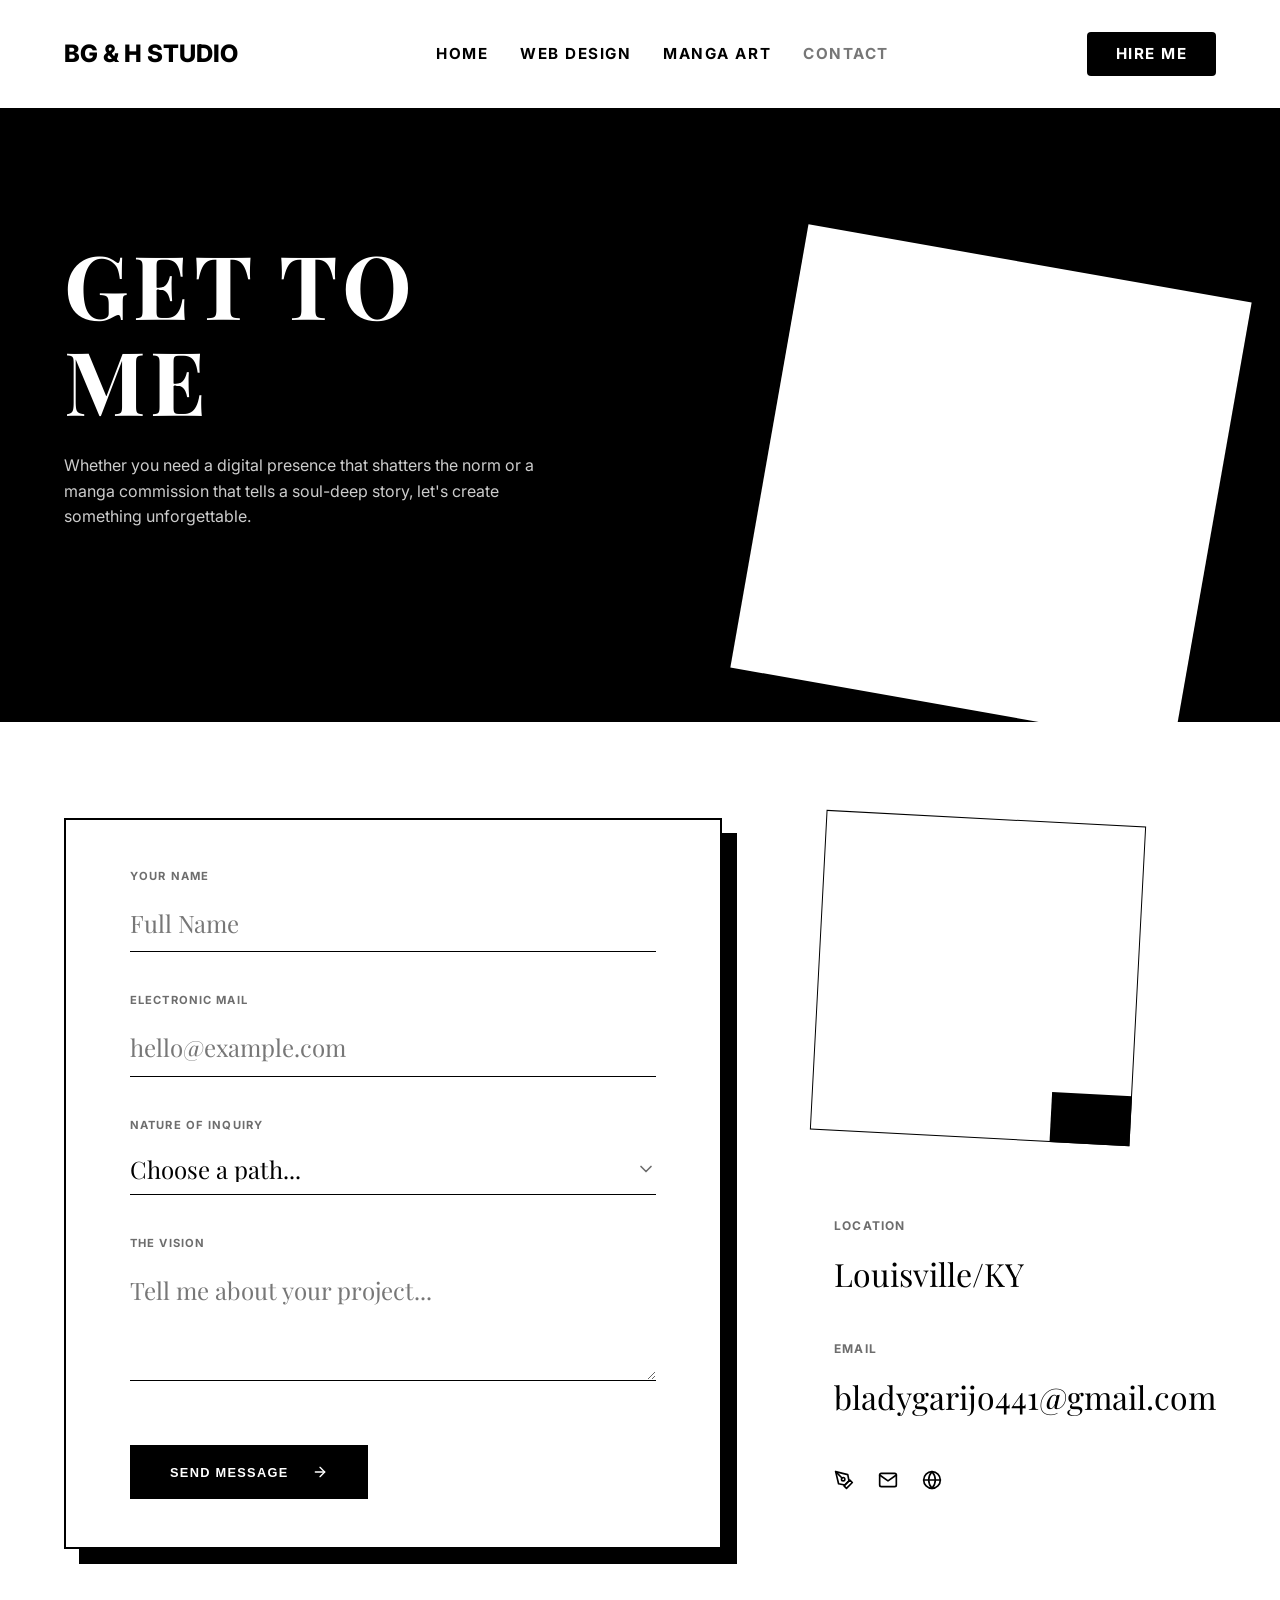
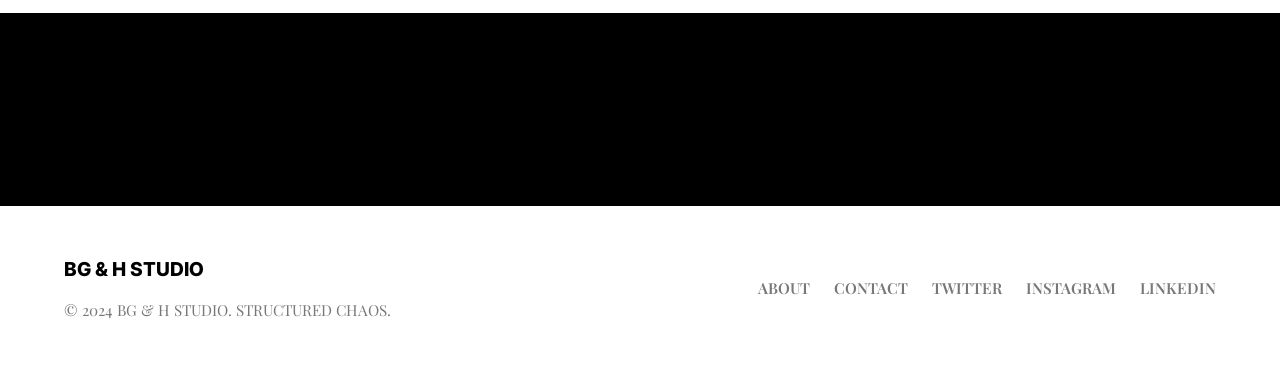
==== contact_me.html @ 23d136dc "INIT" ====
<!DOCTYPE html>
<html lang="en">
<head>
    <meta charset="UTF-8">
    <meta name="viewport" content="width=device-width, initial-scale=1.0">
    <meta name="description" content="BG & H Studio - Contact Me">
    <title>BG & H Studio | Contact</title>
    <link rel="preconnect" href="https://fonts.googleapis.com">
    <link rel="preconnect" href="https://fonts.gstatic.com" crossorigin>
    <link href="https://fonts.googleapis.com/css2?family=Inter:wght@400;500;600;700;800&family=Playfair+Display:ital,wght@0,600;0,700;0,800;1,600&display=swap" rel="stylesheet">
    <link rel="stylesheet" href="styles.css">
</head>
<body>
    <!-- Header -->
    <header class="header container">
        <a href="landing_page.html" class="logo">BG & H STUDIO</a>
        <nav class="nav-links">
            <a href="landing_page.html">HOME</a>
            <a href="web_design.html">WEB DESIGN</a>
            <a href="manga&art_page.html">MANGA ART</a>
            <a href="contact_me.html" class="active">CONTACT</a>
        </nav>
        <a href="contact_me.html" class="btn-hire">HIRE ME</a>
    </header>

    <!-- Hero Section -->
    <section class="contact-hero">
        <div class="container contact-hero-container">
            <div class="contact-hero-text">
                <h1 class="contact-hero-title">GET TO ME</h1>
                <p class="contact-hero-desc">Whether you need a digital presence that shatters the norm or a manga commission that tells a soul-deep story, let's create something unforgettable.</p>
            </div>
            <div class="hero-tilted-square"></div>
        </div>
    </section>

    <!-- Main Content -->
    <section class="contact-main">
        <div class="container contact-layout">
            <!-- Form Section -->
            <div class="contact-form-wrapper">
                <form class="contact-form">
                    <div class="form-group">
                        <label>YOUR NAME</label>
                        <input type="text" placeholder="Full Name">
                    </div>
                    
                    <div class="form-group">
                        <label>ELECTRONIC MAIL</label>
                        <input type="email" placeholder="hello@example.com">
                    </div>
                    
                    <div class="form-group">
                        <label>NATURE OF INQUIRY</label>
                        <div class="select-wrapper">
                            <select>
                                <option value="" disabled selected>Choose a path...</option>
                                <option value="web">Web Design</option>
                                <option value="manga">Manga & Art</option>
                                <option value="other">Other</option>
                            </select>
                            <svg width="20" height="20" viewBox="0 0 24 24" fill="none" stroke="currentColor" stroke-width="2" stroke-linecap="round" stroke-linejoin="round" class="select-icon"><polyline points="6 9 12 15 18 9"></polyline></svg>
                        </div>
                    </div>
                    
                    <div class="form-group">
                        <label>THE VISION</label>
                        <textarea placeholder="Tell me about your project..."></textarea>
                    </div>
                    
                    <button type="submit" class="btn-submit">
                        Send Message 
                        <svg width="16" height="16" viewBox="0 0 24 24" fill="none" stroke="currentColor" stroke-width="2" stroke-linecap="round" stroke-linejoin="round"><line x1="5" y1="12" x2="19" y2="12"></line><polyline points="12 5 19 12 12 19"></polyline></svg>
                    </button>
                </form>
            </div>

            <!-- Info Section -->
            <div class="contact-info-wrapper">
                <div class="info-graphics">
                    <div class="info-tilted-box">
                        <div class="black-square-corner"></div>
                    </div>
                </div>
                
                <div class="info-text">
                    <div class="info-block">
                        <span class="info-label">LOCATION</span>
                        <h3 class="info-value">Louisville/KY</h3>
                    </div>
                    
                    <div class="info-block">
                        <span class="info-label">EMAIL</span>
                        <h3 class="info-value">bladygarijo441@gmail.com</h3>
                    </div>
                    
                    <div class="info-socials">
                        <a href="#" class="social-icon">
                            <!-- Pen Tool Icon -->
                            <svg width="20" height="20" viewBox="0 0 24 24" fill="none" stroke="currentColor" stroke-width="2" stroke-linecap="round" stroke-linejoin="round"><path d="M12 19l7-7 3 3-7 7-3-3z"></path><path d="M18 13l-1.5-7.5L2 2l3.5 14.5L13 18l5-5z"></path><path d="M2 2l7.586 7.586"></path><circle cx="11" cy="11" r="2"></circle></svg>
                        </a>
                        <a href="#" class="social-icon">
                            <!-- Envelope Icon -->
                            <svg width="20" height="20" viewBox="0 0 24 24" fill="none" stroke="currentColor" stroke-width="2" stroke-linecap="round" stroke-linejoin="round"><path d="M4 4h16c1.1 0 2 .9 2 2v12c0 1.1-.9 2-2 2H4c-1.1 0-2-.9-2-2V6c0-1.1.9-2 2-2z"></path><polyline points="22,6 12,13 2,6"></polyline></svg>
                        </a>
                        <a href="#" class="social-icon">
                            <!-- Globe Icon -->
                            <svg width="20" height="20" viewBox="0 0 24 24" fill="none" stroke="currentColor" stroke-width="2" stroke-linecap="round" stroke-linejoin="round"><circle cx="12" cy="12" r="10"></circle><line x1="2" y1="12" x2="22" y2="12"></line><path d="M12 2a15.3 15.3 0 0 1 4 10 15.3 15.3 0 0 1-4 10 15.3 15.3 0 0 1-4-10 15.3 15.3 0 0 1 4-10z"></path></svg>
                        </a>
                    </div>
                </div>
            </div>
        </div>
    </section>

    <div class="contact-spacer"></div>

    <!-- Footer -->
    <footer class="footer">
        <div class="container footer-content">
            <div class="footer-left">
                <div class="logo">BG & H STUDIO</div>
                <p class="copyright">&copy; 2024 BG & H STUDIO. STRUCTURED CHAOS.</p>
            </div>
            <div class="footer-right">
                <a href="#">ABOUT</a>
                <a href="contact_me.html">CONTACT</a>
                <a href="#">TWITTER</a>
                <a href="#">INSTAGRAM</a>
                <a href="#">LINKEDIN</a>
            </div>
        </div>
    </footer>
</body>
</html>
---- styles.css ----
/* CSS Reset and Variables */
:root {
    --color-white: #ffffff;
    --color-black: #000000;
    --color-gray-dark: #6d6d6d;
    --color-gray-text: #777777;
    --color-border: #e0e0e0;
    --color-border-dark: #333333;

    --font-serif: 'Playfair Display', serif;
    --font-sans: 'Inter', sans-serif;

    --transition: all 0.3s ease;
}

* {
    margin: 0;
    padding: 0;
    box-sizing: border-box;
}

body {
    font-family: var(--font-sans);
    color: var(--color-black);
    line-height: 1.6;
    background-color: var(--color-white);
    -webkit-font-smoothing: antialiased;
    -moz-osx-font-smoothing: grayscale;
}

a {
    text-decoration: none;
    color: inherit;
    transition: var(--transition);
}

.container {
    max-width: 1440px;
    margin: 0 auto;
    padding: 0 5%;
}

/* Header */
.header {
    display: flex;
    justify-content: space-between;
    align-items: center;
    padding-top: 2rem;
    padding-bottom: 2rem;
}

.logo {
    font-family: var(--font-sans);
    font-weight: 800;
    font-size: 1.5rem;
    letter-spacing: 0em;
    text-transform: uppercase;
}

.nav-links {
    display: flex;
    gap: 2rem;
}

.nav-links a {
    font-size: 0.95rem;
    font-weight: 700;
    text-transform: uppercase;
    letter-spacing: 0.1em;
    color: var(--color-black);
}

.nav-links a:hover,
.nav-links a.active {
    color: var(--color-gray-text);
}

.btn-hire {
    background-color: var(--color-black);
    color: var(--color-white);
    padding: 0.6rem 1.8rem;
    font-size: 0.95rem;
    font-weight: 700;
    border-radius: 4px;
    text-transform: uppercase;
    letter-spacing: 0.1em;
}

.btn-hire:hover {
    background-color: #333;
}

/* Hero Section */
.hero-split {
    display: flex;
    width: 100%;
    min-height: 1100px;
    gap: 2px;
}

.hero-half {
    flex: 1;
    display: flex;
    align-items: flex-end;
    justify-content: center;
    padding: 6rem 8%;
}

.left-half {
    background-color: var(--color-black);
    color: var(--color-white);
}

.right-half {
    background-color: var(--color-gray-dark);
    color: var(--color-white);
}

.hero-content {
    max-width: 400px;
}

.tag {
    display: inline-block;
    background-color: var(--color-white);
    color: var(--color-black);
    padding: 0.3rem 0.6rem;
    font-size: 0.6rem;
    font-weight: 700;
    letter-spacing: 0.1em;
    text-transform: uppercase;
    margin-bottom: 2.5rem;
}

.hero-title {
    font-family: var(--font-serif);
    font-size: 4.5rem;
    font-weight: 700;
    line-height: 1.1;
    margin-bottom: 1.5rem;
    text-transform: uppercase;
}

.hero-desc {
    font-size: 1rem;
    line-height: 1.7;
    margin-bottom: 3rem;
    color: #e0e0e0;
}

.hero-link {
    display: inline-flex;
    align-items: center;
    gap: 0.5rem;
    font-size: 0.7rem;
    font-weight: 700;
    text-transform: uppercase;
    letter-spacing: 0.1em;
    border-bottom: 1px solid transparent;
}

.hero-link svg {
    transition: transform 0.3s;
}

.hero-link:hover svg {
    transform: translateX(4px);
}

/* Project CTA */
.project-cta {
    display: flex;
    justify-content: space-between;
    align-items: center;
    padding: 12rem 5%;
    gap: 4rem;
}

.cta-left {
    flex: 1;
    max-width: 500px;
}

.cta-title {
    font-family: var(--font-serif);
    font-size: 4rem;
    font-weight: 700;
    line-height: 1.2;
    margin-bottom: 2rem;
}

.cta-desc {
    font-size: 1.1rem;
    line-height: 1.6;
    color: var(--color-gray-text);
    margin-bottom: 3.5rem;
}

.btn-outline {
    display: inline-block;
    border: 1px solid var(--color-black);
    color: var(--color-black);
    padding: 0.8rem 2.5rem;
    font-size: 0.85rem;
    font-weight: 600;
    font-style: italic;
    transition: var(--transition);
}

.btn-outline:hover {
    background-color: var(--color-black);
    color: var(--color-white);
}

.cta-right {
    flex: 1;
    display: flex;
    justify-content: center;
    align-items: center;
}

.image-placeholder {
    position: relative;
    width: 100%;
    max-width: 600px;
    aspect-ratio: 1 / 1;
}

.black-square {
    position: absolute;
    bottom: 0;
    right: 0;
    width: 95%;
    height: 95%;
    background-color: var(--color-black);
}

.white-square {
    position: absolute;
    top: 0;
    left: 0;
    width: 95%;
    height: 95%;
    background-color: var(--color-white);
    border: 8px solid var(--color-black);
    z-index: 1;
}

/* Features */
.features {
    background-color: var(--color-black);
    padding: 10rem 0;
}

.features-grid {
    display: grid;
    grid-template-columns: repeat(3, 1fr);
    gap: 2rem;
}

.feature-card {
    border: 1px solid rgba(255, 255, 255, 0.5);
    padding: 3rem 2rem;
    color: var(--color-white);
}

.feature-icon {
    margin-bottom: 2.5rem;
}

.feature-title {
    font-family: var(--font-serif);
    font-size: 1.8rem;
    font-weight: 600;
    margin-bottom: 1.5rem;
    line-height: 1.3;
    text-transform: uppercase;
}

.feature-desc {
    font-size: 1rem;
    color: #cccccc;
    line-height: 1.6;
}

/* Footer */
.footer {
    padding: 3rem 0;
    border-top: 1px solid var(--color-black);
}

.footer-content {
    display: flex;
    justify-content: space-between;
    align-items: center;
}

.footer-left .logo {
    margin-bottom: 0.8rem;
    font-size: 1.2rem;
}

.copyright {
    font-size: 0.95rem;
    color: var(--color-gray-text);
    font-family: var(--font-serif);
}

.footer-right {
    display: flex;
    gap: 1.5rem;
}

.footer-right a {
    font-size: 0.95rem;
    font-weight: 600;
    color: var(--color-gray-text);
    font-family: var(--font-serif);
    text-transform: uppercase;
}

.footer-right a:hover {
    color: var(--color-black);
}

/* Responsive */
@media (max-width: 900px) {

    .hero-split,
    .project-cta {
        flex-direction: column;
    }

    .hero-half {
        padding: 6rem 5%;
    }

    .cta-left {
        margin-bottom: 4rem;
    }

    .features-grid {
        grid-template-columns: 1fr;
    }

    .footer-content {
        flex-direction: column;
        gap: 2rem;
        text-align: center;
    }
}

@media (max-width: 600px) {
    .header {
        flex-direction: column;
        gap: 1.5rem;
    }

    .nav-links {
        flex-wrap: wrap;
        justify-content: center;
        gap: 1rem;
    }

    .hero-title {
        font-size: 3rem;
    }

    .cta-title {
        font-size: 2.5rem;
    }

    .feature-title {
        font-size: 1.5rem;
    }

    .project-cta {
        padding: 6rem 5%;
    }

    .features {
        padding: 6rem 0;
    }

    .hero-split {
        min-height: auto;
    }

    .hero-half {
        padding: 4rem 5%;
    }
}

/* --- MANGA & ART PAGE STYLES --- */

.hero-manga {
    background-color: var(--color-black);
    color: var(--color-white);
    padding: 10rem 0 8rem;
    min-height: 500px;
    display: flex;
    align-items: center;
}

.hero-manga-title {
    font-family: var(--font-serif);
    font-size: 5rem;
    font-weight: 700;
    line-height: 1.1;
    margin-bottom: 1rem;
    text-transform: uppercase;
    letter-spacing: 0.05em;
}

.hero-manga-desc {
    font-size: 1rem;
    color: #cccccc;
    font-family: var(--font-sans);
}

.my-work {
    padding: 6rem 5%;
    background-color: var(--color-white);
}

.my-work-header {
    display: flex;
    justify-content: space-between;
    align-items: baseline;
    margin-bottom: 1rem;
}

.section-title {
    font-family: var(--font-serif);
    font-size: 2.5rem;
    font-weight: 700;
    text-transform: uppercase;
}

.work-count {
    font-size: 0.8rem;
    font-style: italic;
    color: var(--color-gray-text);
    text-transform: uppercase;
}

.section-divider {
    border: none;
    border-top: 1px solid var(--color-border);
    margin-bottom: 3rem;
}

.my-work-grid {
    display: grid;
    grid-template-columns: repeat(3, 1fr);
    gap: 2rem;
}

.work-placeholder {
    background-color: #ededed;
    width: 100%;
    aspect-ratio: 3 / 4;
    border: 1px solid var(--color-black);
}

.character-design {
    background-color: var(--color-black);
    padding: 8rem 0;
    color: var(--color-white);
}

.character-design-container {
    display: flex;
    flex-direction: column;
}

.character-design-header {
    display: flex;
    justify-content: space-between;
    align-items: flex-end;
    margin-bottom: 3rem;
}

.section-title-white {
    font-family: var(--font-serif);
    font-size: 2.5rem;
    font-weight: 700;
    text-transform: uppercase;
    line-height: 1.2;
}

.see-gallery-link {
    font-size: 1rem;
    color: var(--color-white);
    text-decoration: none;
    padding-bottom: 5px;
}

.see-gallery-link:hover {
    color: #cccccc;
}

.character-grid {
    display: grid;
    grid-template-columns: 1fr 1fr;
    gap: 1.5rem;
}

.grid-left-box {
    background-color: #ededed;
    width: 100%;
    aspect-ratio: 1 / 1;
}

.grid-right-col {
    display: flex;
    flex-direction: column;
    gap: 1.5rem;
}

.grid-right-top {
    display: grid;
    grid-template-columns: 1fr 1fr;
    gap: 1.5rem;
    flex: 1;
}

.grid-box-small {
    background-color: #ededed;
    width: 100%;
    height: 100%;
}

.grid-right-bottom {
    background-color: #ededed;
    width: 100%;
    flex: 1;
}

.grey-divider {
    background-color: #7d7d7d;
    width: 100%;
    height: 600px;
}

.bottom-cta {
    background-color: var(--color-black);
    padding: 8rem 5%;
    text-align: center;
    color: var(--color-white);
}

.bottom-cta-title {
    font-family: var(--font-serif);
    font-size: 4rem;
    font-weight: 700;
    margin-bottom: 3rem;
}

.btn-outline-white {
    display: inline-block;
    border: 1px solid rgba(255, 255, 255, 0.5);
    color: var(--color-white);
    padding: 1rem 3rem;
    font-size: 0.85rem;
    font-weight: 600;
    font-style: italic;
    transition: var(--transition);
}

.btn-outline-white:hover {
    background-color: var(--color-white);
    color: var(--color-black);
}

/* Add responsive rules for new page */
@media (max-width: 900px) {
    .my-work-grid {
        grid-template-columns: 1fr;
    }
    
    .character-grid {
        grid-template-columns: 1fr;
    }
    
    .grid-left-box {
        aspect-ratio: auto;
        height: 400px;
    }
    
    .grid-right-top {
        grid-template-columns: 1fr;
    }
    
    .grid-box-small {
        height: 300px;
    }
    
    .grid-right-bottom {
        height: 300px;
    }
    
    .bottom-cta-title {
        font-size: 3rem;
    }
    
    .hero-manga-title {
        font-size: 3.5rem;
    }
}

/* --- WEB DESIGN PAGE STYLES --- */

.hero-web-design {
    background-color: var(--color-black);
    color: var(--color-white);
    padding: 10rem 0 8rem;
    min-height: 500px;
    display: flex;
    align-items: center;
}

.hero-web-title {
    font-family: var(--font-serif);
    font-size: 5rem;
    font-weight: 700;
    line-height: 1.1;
    margin-bottom: 1rem;
    text-transform: uppercase;
    letter-spacing: 0.05em;
}

.hero-web-desc {
    font-size: 1rem;
    color: #cccccc;
    font-family: var(--font-sans);
}

.project-gallery {
    padding: 6rem 5%;
    background-color: var(--color-white);
}

.gallery-header {
    display: flex;
    justify-content: space-between;
    align-items: baseline;
    margin-bottom: 1rem;
}

.gallery-title {
    font-family: var(--font-serif);
    font-size: 2.5rem;
    font-weight: 700;
    text-transform: uppercase;
}

.gallery-sub {
    font-size: 0.8rem;
    font-style: italic;
    color: var(--color-gray-text);
    text-transform: uppercase;
}

.gallery-grid {
    display: grid;
    grid-template-columns: repeat(3, 1fr);
    gap: 2rem;
    margin-top: 3rem;
}

.gallery-item {
    background-color: #ededed;
    width: 100%;
    aspect-ratio: 3 / 4;
    border: 1px solid var(--color-black);
}

.core-capabilities {
    background-color: var(--color-black);
    color: var(--color-white);
    padding: 8rem 0;
}

.core-left {
    flex: 1;
    max-width: 400px;
}

.core-title {
    font-family: var(--font-serif);
    font-size: 2.5rem;
    font-weight: 700;
    margin-bottom: 2rem;
    line-height: 1.2;
    text-transform: uppercase;
}

.core-desc {
    font-size: 0.9rem;
    color: #cccccc;
    line-height: 1.6;
}

.core-right {
    flex: 1.5;
    display: flex;
    flex-direction: column;
}

.capability-item {
    padding: 1.5rem 0;
    border-bottom: 1px solid rgba(255, 255, 255, 0.3);
    font-family: var(--font-serif);
    font-size: 1.2rem;
    letter-spacing: 0.05em;
    text-transform: uppercase;
}

.capability-item:first-child {
    border-top: 1px solid rgba(255, 255, 255, 0.3);
}

.technical-approach {
    padding: 8rem 5%;
    background-color: var(--color-white);
}

.technical-title {
    font-family: var(--font-serif);
    font-size: 2.5rem;
    font-weight: 700;
    font-style: italic;
    margin-bottom: 1rem;
}

.technical-grid {
    display: grid;
    grid-template-columns: repeat(4, 1fr);
    gap: 2rem;
    margin-top: 3rem;
}

.tech-column h4 {
    font-size: 0.7rem;
    text-transform: uppercase;
    letter-spacing: 0.1em;
    margin-bottom: 1.5rem;
    color: var(--color-gray-text);
    font-family: var(--font-sans);
}

.tech-column ul {
    list-style: none;
}

.tech-column li {
    font-size: 0.85rem;
    margin-bottom: 0.8rem;
    color: var(--color-black);
    font-family: var(--font-sans);
}

@media (max-width: 900px) {
    .core-capabilities .container {
        flex-direction: column !important;
        gap: 2rem !important;
    }
    
    .technical-grid {
        grid-template-columns: repeat(2, 1fr);
    }
    
    .gallery-grid {
        grid-template-columns: 1fr;
    }
}

/* --- CONTACT PAGE STYLES --- */

.contact-hero {
    background-color: var(--color-black);
    color: var(--color-white);
    padding: 8rem 0 12rem;
    position: relative;
    overflow: visible;
}

.contact-hero-container {
    position: relative;
    display: flex;
    justify-content: space-between;
}

.contact-hero-text {
    max-width: 500px;
    position: relative;
    z-index: 3;
}

.contact-hero-title {
    font-family: var(--font-serif);
    font-size: 5.5rem;
    font-weight: 700;
    margin-bottom: 1.5rem;
    line-height: 1.1;
    letter-spacing: 0.05em;
    text-transform: uppercase;
}

.contact-hero-desc {
    font-size: 1rem;
    color: #cccccc;
    line-height: 1.6;
}

.hero-tilted-square {
    position: absolute;
    bottom: -180px;
    right: 5%;
    width: 450px;
    height: 450px;
    background-color: var(--color-white);
    transform: rotate(10deg);
    z-index: 2;
}

.contact-main {
    background-color: var(--color-white);
    padding-top: 6rem;
    padding-bottom: 4rem;
    position: relative;
    z-index: 3;
}

.contact-layout {
    display: flex;
    gap: 5rem;
}

.contact-form-wrapper {
    flex: 1.2;
    background-color: var(--color-white);
    border: 2px solid var(--color-black);
    padding: 3rem 4rem;
    position: relative;
    box-shadow: 15px 15px 0px 0px var(--color-black);
}

.contact-form .form-group {
    margin-bottom: 2.5rem;
}

.contact-form label {
    display: block;
    font-size: 0.7rem;
    font-weight: 700;
    text-transform: uppercase;
    letter-spacing: 0.1em;
    margin-bottom: 0.5rem;
    color: var(--color-gray-dark);
}

.contact-form input,
.contact-form select,
.contact-form textarea {
    width: 100%;
    border: none;
    border-bottom: 1px solid var(--color-black);
    padding: 0.8rem 0;
    font-family: var(--font-serif);
    font-size: 1.5rem;
    background: transparent;
    color: var(--color-gray-dark);
    outline: none;
}

.contact-form input::placeholder,
.contact-form textarea::placeholder {
    color: var(--color-gray-text);
}

.contact-form select {
    color: var(--color-black);
}

.contact-form textarea {
    resize: vertical;
    min-height: 120px;
}

.select-wrapper {
    position: relative;
}

.select-wrapper select {
    appearance: none;
    -webkit-appearance: none;
    cursor: pointer;
}

.select-icon {
    position: absolute;
    right: 0;
    top: 50%;
    transform: translateY(-50%);
    pointer-events: none;
    color: var(--color-gray-dark);
}

.btn-submit {
    display: inline-flex;
    align-items: center;
    gap: 1.5rem;
    background-color: var(--color-black);
    color: var(--color-white);
    border: none;
    padding: 1.2rem 2.5rem;
    font-size: 0.8rem;
    font-weight: 700;
    text-transform: uppercase;
    letter-spacing: 0.1em;
    cursor: pointer;
    margin-top: 1rem;
}

.contact-info-wrapper {
    flex: 0.8;
    display: flex;
    flex-direction: column;
}

.info-graphics {
    position: relative;
    height: 350px;
    margin-bottom: 3rem;
    margin-left: 1rem;
}

.info-tilted-box {
    width: 320px;
    height: 320px;
    background-color: var(--color-white);
    border: 1px solid var(--color-black);
    transform: rotate(3deg);
    position: absolute;
    top: 0;
    left: 0;
}

.black-square-corner {
    position: absolute;
    bottom: -1px;
    right: -1px;
    width: 80px;
    height: 50px;
    background-color: var(--color-black);
}

.info-text {
    padding-left: 2rem;
}

.info-block {
    margin-bottom: 2.5rem;
}

.info-label {
    display: block;
    font-size: 0.75rem;
    font-weight: 700;
    text-transform: uppercase;
    letter-spacing: 0.1em;
    margin-bottom: 0.8rem;
    color: var(--color-gray-dark);
}

.info-value {
    font-family: var(--font-serif);
    font-size: 2rem;
    font-weight: 400;
    color: var(--color-black);
}

.info-socials {
    display: flex;
    gap: 1.5rem;
    margin-top: 3rem;
}

.social-icon {
    color: var(--color-black);
}

.social-icon:hover {
    color: var(--color-gray-text);
}

.contact-spacer {
    height: 12rem;
    background-color: var(--color-black);
}

@media (max-width: 900px) {
    .contact-layout {
        flex-direction: column;
    }
    
    .hero-tilted-square {
        width: 300px;
        height: 300px;
        bottom: -100px;
        right: -50px;
    }
    
    .contact-form-wrapper {
        box-shadow: 8px 8px 0px 0px var(--color-black);
        padding: 2rem;
    }
    
    .info-tilted-box {
        width: 100%;
        max-width: 300px;
    }
}
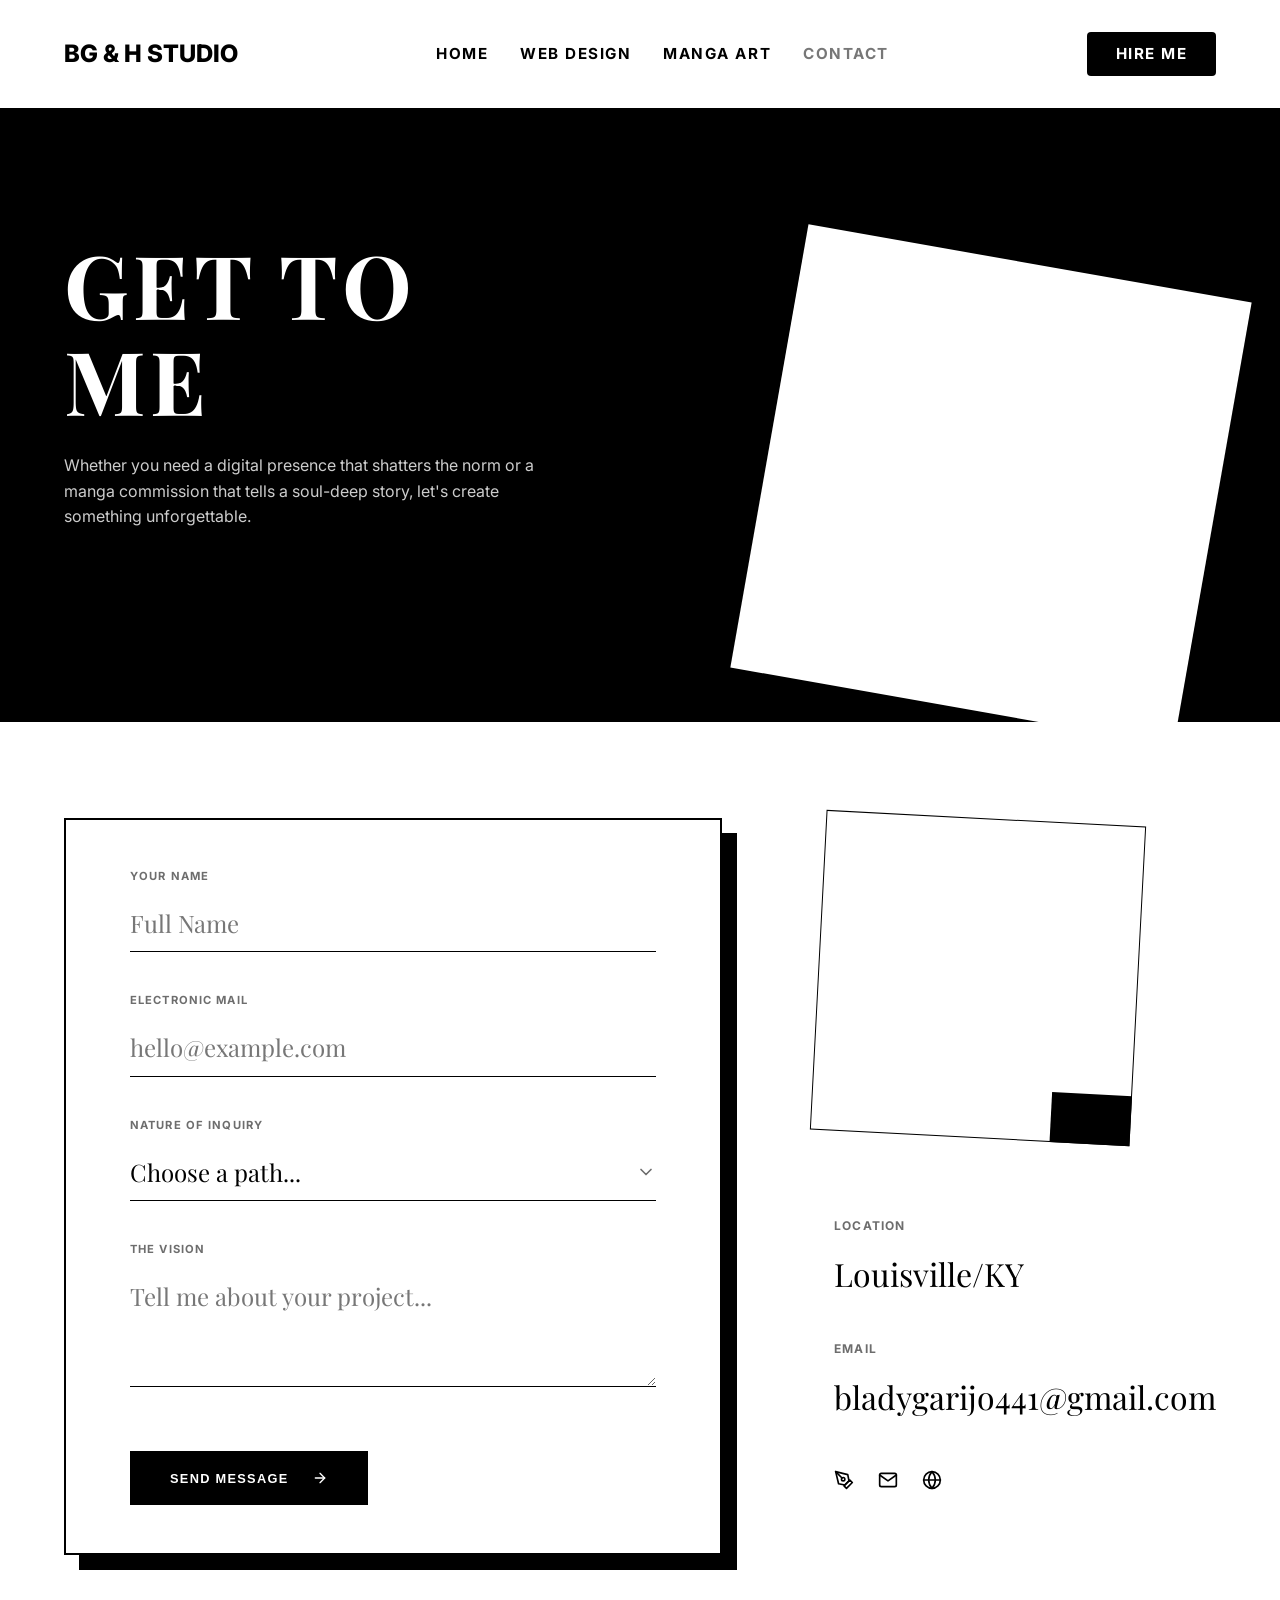
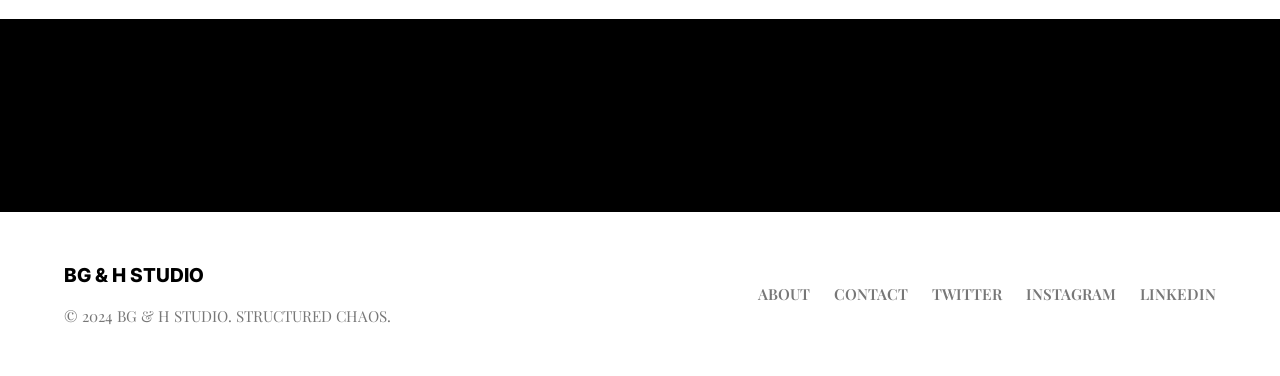
==== commit 0e659e6d: "updated pages" ====
--- a/contact_me.html
+++ b/contact_me.html
@@ -13,9 +13,9 @@
 <body>
     <!-- Header -->
     <header class="header container">
-        <a href="landing_page.html" class="logo">BG & H STUDIO</a>
+        <a href="index.html" class="logo">BG & H STUDIO</a>
         <nav class="nav-links">
-            <a href="landing_page.html">HOME</a>
+            <a href="index.html">HOME</a>
             <a href="web_design.html">WEB DESIGN</a>
             <a href="manga&art_page.html">MANGA ART</a>
             <a href="contact_me.html" class="active">CONTACT</a>
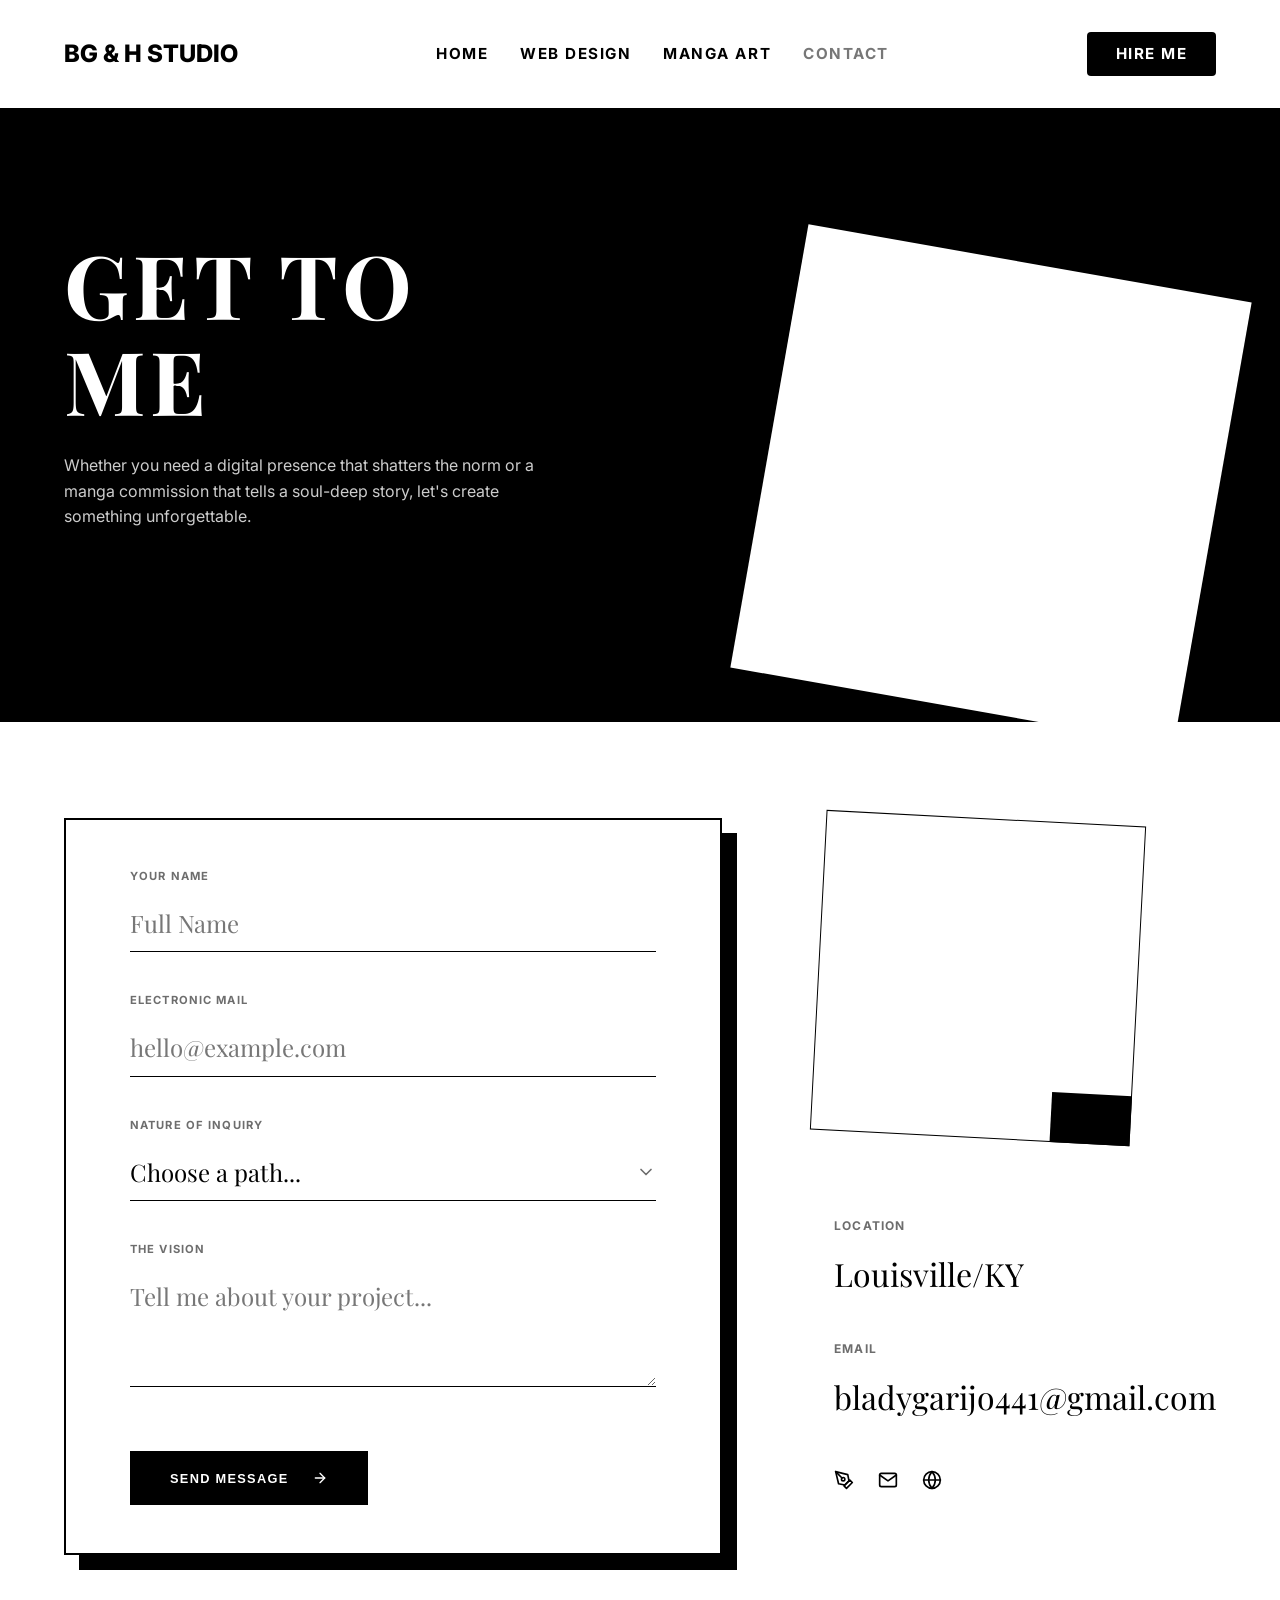
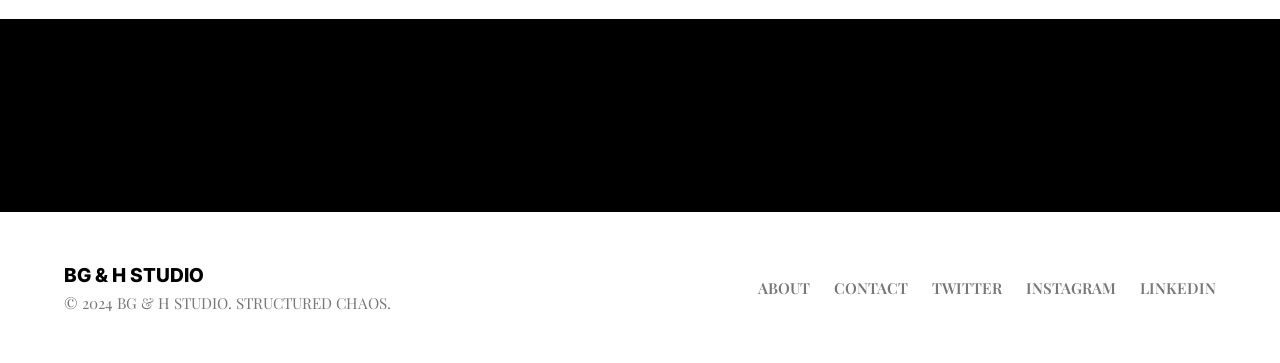
==== commit 53db97a8: "updated pages" ====
--- a/contact_me.html
+++ b/contact_me.html
@@ -119,11 +119,11 @@
     <footer class="footer">
         <div class="container footer-content">
             <div class="footer-left">
-                <div class="logo">BG & H STUDIO</div>
+                <a href="index.html" class="logo">BG & H STUDIO</a>
                 <p class="copyright">&copy; 2024 BG & H STUDIO. STRUCTURED CHAOS.</p>
             </div>
             <div class="footer-right">
-                <a href="#">ABOUT</a>
+                <a href="index.html">ABOUT</a>
                 <a href="contact_me.html">CONTACT</a>
                 <a href="#">TWITTER</a>
                 <a href="#">INSTAGRAM</a>
